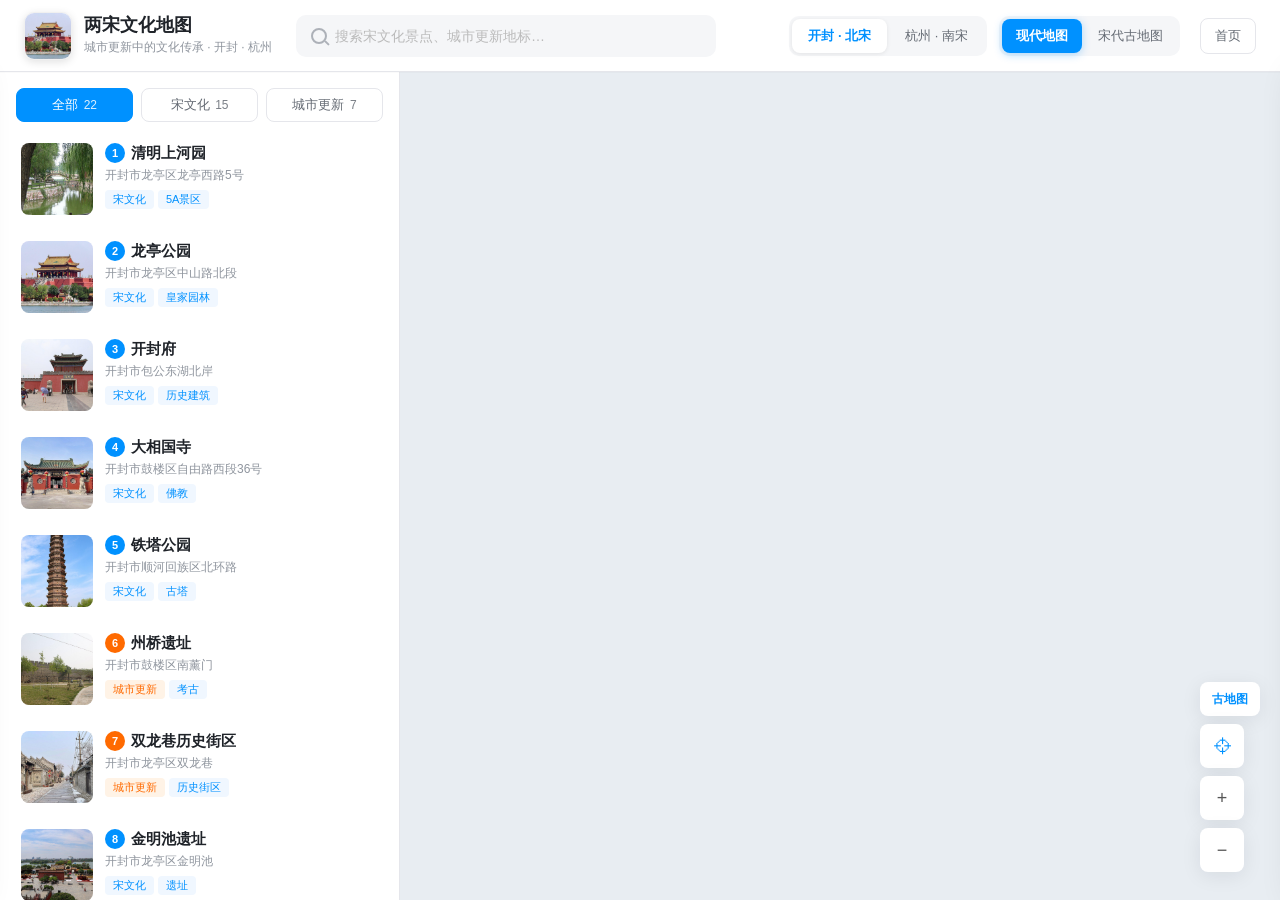
==== map.html @ 9c9c49cc "Split landing and map pages, expand POIs, and compress images. EOF  Co-authored-by: Cursor <cursorag" ====
<!DOCTYPE html>
<html lang="zh-CN">
<head>
  <meta charset="UTF-8">
  <meta name="viewport" content="width=device-width, initial-scale=1.0">
  <title>地图探索 · 两宋文化地图</title>
  <link rel="stylesheet" href="https://unpkg.com/leaflet@1.9.4/dist/leaflet.css" crossorigin="">
  <link rel="stylesheet" href="css/style.css">
</head>
<body class="page-map">
  <div id="app">
    <header class="site-header">
      <a class="brand brand-link" href="index.html" title="返回首页">
        <img class="brand-logo" src="image/brand-logo.jpg" alt="两宋文化">
        <div class="brand-text">
          <h1>两宋文化地图</h1>
          <p>城市更新中的文化传承 · 开封 · 杭州</p>
        </div>
      </a>

      <div class="header-search">
        <div id="search-box" class="search-box">
          <span class="search-icon" aria-hidden="true"></span>
          <input id="search-input" type="text" placeholder="搜索宋文化景点、城市更新地标…" autocomplete="off">
          <button id="search-clear" class="search-clear" type="button" title="清除" hidden>×</button>
        </div>
        <div id="search-dropdown" class="search-dropdown" hidden></div>
      </div>

      <div class="header-actions">
        <div class="city-tabs">
          <button class="city-tab active" data-city="kaifeng">开封 · 北宋</button>
          <button class="city-tab" data-city="hangzhou">杭州 · 南宋</button>
        </div>
        <div id="map-mode-bar" class="map-mode-bar">
          <button class="mode-tab active" data-mode="modern">
            <span>现代地图</span>
          </button>
          <button class="mode-tab" data-mode="ancient">
            <span>宋代古地图</span>
          </button>
        </div>
        <a class="header-home" href="index.html">首页</a>
      </div>
    </header>

    <div class="workspace">
      <aside class="sidebar">
        <div class="sidebar-filters">
          <button class="chip active" data-filter="all">全部 <span class="count" id="count-all">14</span></button>
          <button class="chip" data-filter="song">宋文化 <span class="count" id="count-song">10</span></button>
          <button class="chip" data-filter="renewal">城市更新 <span class="count" id="count-renewal">4</span></button>
        </div>

        <div id="poi-list" class="poi-list"></div>

        <div id="bottom-sheet" class="preview-card">
          <button id="sheet-close" class="sheet-close" title="关闭">×</button>
          <div class="sheet-content">
            <div class="sheet-header">
              <img id="sheet-thumb" class="sheet-thumb" src="" alt="">
              <div class="sheet-info">
                <div class="sheet-name">
                  <span id="sheet-name"></span>
                  <span id="sheet-rating" class="sheet-rating"></span>
                </div>
                <div id="sheet-tags" class="sheet-tags"></div>
                <div id="sheet-address" class="sheet-address"></div>
              </div>
            </div>
            <p id="sheet-intro" class="sheet-intro"></p>
            <div class="sheet-actions">
              <button id="btn-guide" class="btn btn-primary">游览攻略</button>
              <button id="btn-nav" class="btn btn-outline">定位到此</button>
            </div>
          </div>
        </div>
      </aside>

      <main class="map-stage">
        <div id="map-container"></div>
        <div id="ancient-map-container" class="ancient-map-container" aria-hidden="true"></div>

        <div class="map-controls">
          <button id="btn-map-mode" class="ctrl-btn map-mode-btn" title="切换地图">
            <span id="mode-label" class="mode-label">古地图</span>
          </button>
          <button id="btn-locate" class="ctrl-btn locate" title="回到城市中心">⌖</button>
          <button id="btn-zoom-in" class="ctrl-btn" title="放大">+</button>
          <button id="btn-zoom-out" class="ctrl-btn" title="缩小">−</button>
        </div>
      </main>
    </div>

    <div id="detail-panel" class="detail-panel">
      <div class="detail-hero">
        <button id="detail-back" class="detail-back" title="关闭">←</button>
        <img id="detail-hero-img" src="" alt="">
        <div class="detail-hero-overlay"></div>
        <div id="detail-hero-title" class="detail-hero-title"></div>
      </div>
      <div class="detail-body">
        <div id="detail-meta" class="detail-meta"></div>
        <div class="detail-section">
          <h3>景点介绍</h3>
          <p id="detail-intro"></p>
        </div>
        <div class="detail-section">
          <h3>游览攻略</h3>
          <p id="detail-guide"></p>
        </div>
        <div id="detail-renewal-section" class="detail-section">
          <div class="renewal-box">
            <h4>城市更新</h4>
            <p id="detail-renewal"></p>
          </div>
        </div>
      </div>
    </div>

    <div id="search-panel" class="search-panel">
      <div class="search-panel-header">
        <input id="search-panel-input" type="text" placeholder="搜索景点名称、标签…">
        <button id="search-cancel">关闭</button>
      </div>
      <div id="search-results" class="search-results"></div>
    </div>
  </div>

  <script src="https://unpkg.com/leaflet@1.9.4/dist/leaflet.js" crossorigin=""></script>
  <script src="js/config.js"></script>
  <script src="js/data.js"></script>
  <script src="js/ancient-maps.js"></script>
  <script src="js/app.js"></script>
</body>
</html>
---- css/style.css ----
/* 两宋文化地图 · 桌面网站布局 */
*, *::before, *::after { box-sizing: border-box; margin: 0; padding: 0; }

:root {
  --amap-blue: #0091ff;
  --amap-blue-dark: #0078d4;
  --amap-orange: #ff6a00;
  --amap-bg: #eef1f5;
  --amap-text: #1f2329;
  --amap-text-sub: #646a73;
  --amap-text-light: #8f959e;
  --amap-border: #e5e6eb;
  --amap-shadow: 0 4px 20px rgba(15, 23, 42, .08);
  --header-h: 72px;
  --sidebar-w: 400px;
  --detail-w: 440px;
}

html, body {
  width: 100%;
  height: 100%;
  font-family: "Microsoft YaHei", "PingFang SC", "Segoe UI", sans-serif;
  font-size: 14px;
  color: var(--amap-text);
  background: var(--amap-bg);
  overflow: hidden;
  -webkit-font-smoothing: antialiased;
}

#app {
  width: 100%;
  height: 100%;
  display: flex;
  flex-direction: column;
  position: relative;
}

/* ===== 顶部导航 ===== */
.site-header {
  height: var(--header-h);
  flex-shrink: 0;
  display: flex;
  align-items: center;
  gap: 24px;
  padding: 0 24px;
  background: #fff;
  border-bottom: 1px solid var(--amap-border);
  box-shadow: 0 1px 0 rgba(0,0,0,.02);
  z-index: 200;
}

.brand {
  display: flex;
  align-items: center;
  gap: 12px;
  flex-shrink: 0;
}
.brand-link {
  text-decoration: none;
  color: inherit;
}
.header-home {
  flex-shrink: 0;
  margin-left: 8px;
  padding: 8px 14px;
  border: 1px solid var(--amap-border);
  border-radius: 8px;
  font-size: 13px;
  color: var(--amap-text-sub);
  text-decoration: none;
  transition: background .2s, color .2s, border-color .2s;
}
.header-home:hover {
  background: #f5f6f8;
  color: var(--amap-text);
  border-color: #d0d3d9;
}
.brand-logo {
  width: 48px;
  height: 48px;
  border-radius: 10px;
  object-fit: cover;
  flex-shrink: 0;
  box-shadow: 0 2px 8px rgba(0,0,0,.12);
  border: 1px solid rgba(0,0,0,.06);
}
.brand-mark {
  display: none;
}
.brand-text h1 {
  font-size: 18px;
  font-weight: 700;
  line-height: 1.2;
  color: var(--amap-text);
}
.brand-text p {
  font-size: 12px;
  color: var(--amap-text-light);
  margin-top: 2px;
}

.header-search {
  flex: 1;
  max-width: 420px;
  position: relative;
  z-index: 220;
}
.search-box {
  display: flex;
  align-items: center;
  background: #f5f6f8;
  border: 1px solid transparent;
  border-radius: 10px;
  height: 42px;
  padding: 0 10px 0 14px;
  gap: 8px;
  transition: border-color .2s, background .2s, box-shadow .2s;
}
.search-box:hover,
.search-box:focus-within {
  background: #fff;
  border-color: #c9e4ff;
  box-shadow: 0 2px 10px rgba(0, 145, 255, 0.12);
}
.search-box .search-icon {
  width: 16px;
  height: 16px;
  flex-shrink: 0;
  border: 2px solid var(--amap-text-light);
  border-radius: 50%;
  position: relative;
  opacity: .7;
}
.search-box .search-icon::after {
  content: '';
  position: absolute;
  width: 6px;
  height: 2px;
  background: var(--amap-text-light);
  right: -5px;
  bottom: -2px;
  transform: rotate(45deg);
  border-radius: 1px;
}
.search-box input {
  flex: 1;
  border: none;
  outline: none;
  font-size: 14px;
  background: transparent;
  color: var(--amap-text);
  min-width: 0;
}
.search-box input::placeholder { color: #bbb; }
.search-clear {
  width: 22px;
  height: 22px;
  border: none;
  border-radius: 50%;
  background: #e8e8e8;
  color: #666;
  font-size: 14px;
  line-height: 1;
  cursor: pointer;
  flex-shrink: 0;
  display: flex;
  align-items: center;
  justify-content: center;
}
.search-clear:hover { background: #ddd; }
.search-clear[hidden] { display: none; }

.search-dropdown {
  position: absolute;
  top: calc(100% + 6px);
  left: 0;
  right: 0;
  max-height: 420px;
  overflow-y: auto;
  background: #fff;
  border: 1px solid var(--amap-border);
  border-radius: 12px;
  box-shadow: 0 12px 32px rgba(15, 23, 42, 0.14);
  padding: 6px 0;
}
.search-dropdown[hidden] { display: none; }
.search-dropdown .search-item {
  display: flex;
  align-items: center;
  gap: 12px;
  padding: 10px 14px;
  cursor: pointer;
  transition: background .15s;
}
.search-dropdown .search-item:hover {
  background: #f0f7ff;
}
.search-dropdown .search-item-num {
  display: inline-flex;
  align-items: center;
  justify-content: center;
  min-width: 18px;
  height: 18px;
  margin-right: 6px;
  border-radius: 50%;
  background: var(--amap-blue);
  color: #fff;
  font-size: 11px;
  font-weight: 700;
}
.search-dropdown .search-empty {
  padding: 24px 16px;
  text-align: center;
  color: var(--amap-text-light);
  font-size: 13px;
}

.ancient-pin.focused .poi-photo-pin {
  transform: translateY(-4px) scale(1.12);
}
.ancient-pin.focused .poi-photo-head {
  box-shadow:
    0 0 0 3px #fff,
    0 0 0 5px var(--pin-color, #0091ff),
    0 6px 16px rgba(0, 0, 0, 0.35);
}

.header-actions {
  display: flex;
  align-items: center;
  gap: 12px;
  margin-left: auto;
  flex-shrink: 0;
}

.city-tabs {
  display: flex;
  background: #f5f6f8;
  border-radius: 10px;
  padding: 3px;
  gap: 2px;
}
.city-tab {
  padding: 8px 16px;
  border: none;
  background: transparent;
  font-size: 13px;
  font-weight: 500;
  color: var(--amap-text-sub);
  cursor: pointer;
  border-radius: 8px;
  transition: all .2s;
}
.city-tab.active {
  background: #fff;
  color: var(--amap-blue);
  font-weight: 600;
  box-shadow: 0 1px 4px rgba(0,0,0,.08);
}
body.ancient-theme .city-tab.active {
  color: #8b4513;
}

.map-mode-bar {
  display: flex;
  background: #f5f6f8;
  border-radius: 10px;
  padding: 3px;
  gap: 2px;
}
.mode-tab {
  display: flex;
  align-items: center;
  gap: 6px;
  padding: 8px 14px;
  border: none;
  background: transparent;
  border-radius: 8px;
  font-size: 13px;
  font-weight: 500;
  color: var(--amap-text-sub);
  cursor: pointer;
  white-space: nowrap;
  transition: all .2s;
}
.mode-tab-icon { font-size: 14px; }
.mode-tab.active {
  background: var(--amap-blue);
  color: #fff;
  font-weight: 600;
  box-shadow: 0 2px 8px rgba(0, 145, 255, 0.3);
}
body.ancient-theme .mode-tab.active {
  background: #8b4513;
  box-shadow: 0 2px 8px rgba(139, 69, 19, 0.3);
}

/* ===== 工作区 ===== */
.workspace {
  flex: 1;
  min-height: 0;
  display: flex;
  position: relative;
}

/* ===== 左侧边栏 ===== */
.sidebar {
  width: var(--sidebar-w);
  flex-shrink: 0;
  background: #fff;
  border-right: 1px solid var(--amap-border);
  display: flex;
  flex-direction: column;
  z-index: 50;
  position: relative;
}

.sidebar-filters {
  display: flex;
  gap: 8px;
  padding: 16px 16px 8px;
  flex-shrink: 0;
}
.chip {
  flex: 1;
  padding: 7px 10px;
  border-radius: 8px;
  border: 1px solid var(--amap-border);
  background: #fff;
  font-size: 13px;
  color: var(--amap-text-sub);
  cursor: pointer;
  white-space: nowrap;
  transition: all .2s;
}
.chip:hover { border-color: #b8d9ff; color: var(--amap-blue); }
.chip.active {
  background: var(--amap-blue);
  color: #fff;
  border-color: var(--amap-blue);
}
body.ancient-theme .chip.active {
  background: #8b4513;
  border-color: #8b4513;
}
.chip .count { margin-left: 2px; opacity: .85; font-size: 12px; }

.poi-list {
  flex: 1;
  overflow-y: auto;
  padding: 0 8px 16px;
}
.poi-item {
  display: flex;
  gap: 12px;
  padding: 12px;
  border-radius: 10px;
  cursor: pointer;
  transition: background .15s;
  border: 1px solid transparent;
}
.poi-item:hover { background: #f7f8fa; }
.poi-item.active {
  background: #f0f7ff;
  border-color: #c9e4ff;
}
body.ancient-theme .poi-item.active {
  background: #fff8f0;
  border-color: #ffe0c0;
}
.poi-item-thumb {
  width: 72px;
  height: 72px;
  border-radius: 8px;
  object-fit: cover;
  flex-shrink: 0;
  background: #eee;
}
.poi-item-body { flex: 1; min-width: 0; }
.poi-item-title {
  font-size: 15px;
  font-weight: 600;
  margin-bottom: 4px;
  display: flex;
  align-items: center;
  gap: 6px;
}
.poi-item-title .idx {
  width: 20px;
  height: 20px;
  border-radius: 50%;
  background: var(--amap-blue);
  color: #fff;
  font-size: 11px;
  display: inline-flex;
  align-items: center;
  justify-content: center;
  flex-shrink: 0;
}
.poi-item-title .idx.renewal { background: var(--amap-orange); }
.poi-item-addr {
  font-size: 12px;
  color: var(--amap-text-light);
  margin-bottom: 6px;
  white-space: nowrap;
  overflow: hidden;
  text-overflow: ellipsis;
}
.poi-item-tags { display: flex; flex-wrap: wrap; gap: 4px; }

.preview-card {
  display: none;
  position: absolute;
  left: 12px;
  right: 12px;
  bottom: 12px;
  background: #fff;
  border-radius: 12px;
  box-shadow: 0 8px 32px rgba(0,0,0,.16);
  border: 1px solid var(--amap-border);
  z-index: 60;
  max-height: 42%;
  overflow: hidden;
}
.preview-card.open { display: block; }
.sheet-content { padding: 16px; overflow-y: auto; max-height: 100%; }
.sheet-header { display: flex; gap: 12px; margin-bottom: 12px; }
.sheet-thumb {
  width: 96px;
  height: 96px;
  border-radius: 8px;
  object-fit: cover;
  flex-shrink: 0;
  background: #eee;
}
.sheet-info { flex: 1; min-width: 0; }
.sheet-name {
  font-size: 18px;
  font-weight: 700;
  margin-bottom: 6px;
  display: flex;
  align-items: center;
  gap: 8px;
  flex-wrap: wrap;
}
.sheet-rating {
  display: inline-flex;
  align-items: center;
  gap: 2px;
  background: #fff7e6;
  color: var(--amap-orange);
  font-size: 12px;
  font-weight: 600;
  padding: 2px 8px;
  border-radius: 4px;
}
.sheet-tags { display: flex; flex-wrap: wrap; gap: 4px; margin: 6px 0; }
.tag {
  font-size: 11px;
  padding: 2px 8px;
  border-radius: 4px;
  background: #f0f7ff;
  color: var(--amap-blue);
}
.tag.renewal { background: #fff3e6; color: var(--amap-orange); }
.sheet-address {
  font-size: 12px;
  color: var(--amap-text-light);
  display: flex;
  align-items: flex-start;
  gap: 4px;
  line-height: 1.4;
}
.sheet-intro {
  font-size: 13px;
  color: var(--amap-text-sub);
  line-height: 1.7;
  margin-bottom: 14px;
  display: -webkit-box;
  -webkit-line-clamp: 4;
  -webkit-box-orient: vertical;
  overflow: hidden;
}
.sheet-actions { display: flex; gap: 10px; }
.btn {
  flex: 1;
  height: 40px;
  border-radius: 8px;
  border: none;
  font-size: 14px;
  font-weight: 600;
  cursor: pointer;
  display: flex;
  align-items: center;
  justify-content: center;
  gap: 4px;
  transition: opacity .15s;
}
.btn:hover { opacity: .9; }
.btn-primary { background: var(--amap-blue); color: #fff; }
body.ancient-theme .btn-primary { background: #8b4513; }
.btn-outline { background: #f5f6f8; color: var(--amap-text); }
.sheet-close {
  position: absolute;
  top: 10px;
  right: 10px;
  width: 28px;
  height: 28px;
  border: none;
  background: rgba(0,0,0,.05);
  border-radius: 50%;
  font-size: 16px;
  cursor: pointer;
  color: #666;
  display: flex;
  align-items: center;
  justify-content: center;
  z-index: 10;
}
.sheet-close:hover { background: rgba(0,0,0,.1); }

/* ===== 地图主区 ===== */
.map-stage {
  flex: 1;
  min-width: 0;
  position: relative;
  background: #dce8f0;
}

#map-container {
  width: 100%;
  height: 100%;
  position: absolute;
  inset: 0;
  z-index: 1;
  background: #e8edf2;
}
#map-container .leaflet-container {
  width: 100%;
  height: 100%;
  font-family: inherit;
  background: #e8edf2;
}
.leaflet-poi-marker {
  background: transparent !important;
  border: none !important;
}
.leaflet-control-attribution {
  font-size: 11px;
  background: rgba(255,255,255,.85) !important;
}

/* 统一样式 · 景点实拍图标记 */
.poi-photo-marker {
  display: flex;
  flex-direction: column;
  align-items: center;
  cursor: pointer;
  user-select: none;
}
.poi-photo-marker:hover .poi-photo-pin {
  transform: translateY(-2px) scale(1.06);
}
.poi-photo-pin {
  --pin-color: #0091ff;
  position: relative;
  width: 46px;
  height: 54px;
  transition: transform .15s ease;
}
.poi-photo-pin.is-renewal { --pin-color: #ff6a00; }
.poi-photo-pin.is-song { --pin-color: #0091ff; }

.poi-photo-head {
  width: 42px;
  height: 42px;
  margin: 0 auto;
  border-radius: 50%;
  overflow: hidden;
  background: #eee;
  border: 3px solid #fff;
  box-shadow:
    0 0 0 2px var(--pin-color),
    0 3px 10px rgba(0, 0, 0, 0.28);
}
.poi-photo-head img {
  width: 100%;
  height: 100%;
  object-fit: cover;
  display: block;
}
.poi-photo-pin::after {
  content: '';
  position: absolute;
  left: 50%;
  bottom: 2px;
  transform: translateX(-50%);
  width: 0;
  height: 0;
  border-left: 8px solid transparent;
  border-right: 8px solid transparent;
  border-top: 11px solid var(--pin-color);
  filter: drop-shadow(0 2px 2px rgba(0,0,0,.15));
}
.poi-photo-index {
  position: absolute;
  top: -2px;
  right: -2px;
  min-width: 18px;
  height: 18px;
  padding: 0 4px;
  border-radius: 9px;
  background: var(--pin-color);
  color: #fff;
  font-size: 11px;
  font-weight: 700;
  line-height: 18px;
  text-align: center;
  border: 2px solid #fff;
  box-shadow: 0 1px 4px rgba(0,0,0,.2);
  z-index: 2;
}
.poi-photo-label {
  margin-top: 4px;
  max-width: 104px;
  padding: 3px 8px;
  border-radius: 4px;
  background: rgba(255, 255, 255, 0.96);
  border: 1px solid rgba(0, 0, 0, 0.08);
  font-size: 11px;
  font-weight: 600;
  color: #333;
  text-align: center;
  white-space: nowrap;
  overflow: hidden;
  text-overflow: ellipsis;
  box-shadow: 0 1px 4px rgba(0, 0, 0, 0.12);
}
.ancient-pin .poi-photo-marker { pointer-events: auto; }
.ancient-pin:hover { z-index: 30; }
#map-container.hidden-mode {
  visibility: hidden;
  pointer-events: none;
}

#map-fallback {
  display: none;
  position: absolute;
  inset: 0;
  z-index: 3;
  background: linear-gradient(135deg, #c8dce8, #e8f0e8);
  align-items: center;
  justify-content: center;
  flex-direction: column;
  gap: 12px;
  text-align: center;
  padding: 24px;
}
#map-fallback.show { display: flex; }
#map-fallback h3 { font-size: 18px; }
#map-fallback p { font-size: 13px; color: #666; max-width: 360px; line-height: 1.6; }
#map-fallback code {
  background: rgba(0,0,0,.06);
  padding: 2px 6px;
  border-radius: 4px;
}

.map-controls {
  position: absolute;
  right: 20px;
  bottom: 28px;
  z-index: 100;
  display: flex;
  flex-direction: column;
  gap: 8px;
}
.ctrl-btn {
  width: 44px;
  height: 44px;
  background: #fff;
  border: none;
  border-radius: 8px;
  box-shadow: var(--amap-shadow);
  display: flex;
  align-items: center;
  justify-content: center;
  font-size: 18px;
  cursor: pointer;
  color: #555;
  transition: background .15s;
}
.ctrl-btn:hover { background: #f5f6f8; }
.ctrl-btn.locate { color: var(--amap-blue); }
.map-mode-btn {
  width: auto !important;
  min-width: 52px;
  height: auto !important;
  padding: 10px 12px;
}
.map-mode-btn .mode-label {
  font-size: 12px;
  font-weight: 600;
  color: var(--amap-blue);
  line-height: 1.2;
}

/* ===== 详情抽屉（右侧） ===== */
.detail-panel {
  position: absolute;
  top: var(--header-h);
  right: 0;
  bottom: 0;
  width: var(--detail-w);
  z-index: 250;
  background: #fff;
  box-shadow: -8px 0 32px rgba(0,0,0,.12);
  transform: translateX(105%);
  transition: transform .35s cubic-bezier(.4,0,.2,1);
  display: flex;
  flex-direction: column;
  overflow: hidden;
}
.detail-panel.open { transform: translateX(0); }
.detail-hero {
  position: relative;
  height: 240px;
  flex-shrink: 0;
}
.detail-hero img {
  width: 100%;
  height: 100%;
  object-fit: cover;
}
.detail-hero-overlay {
  position: absolute;
  inset: 0;
  background: linear-gradient(transparent 35%, rgba(0,0,0,.55));
}
.detail-back {
  position: absolute;
  top: 16px;
  left: 16px;
  width: 36px;
  height: 36px;
  background: rgba(255,255,255,.95);
  border: none;
  border-radius: 50%;
  font-size: 18px;
  cursor: pointer;
  display: flex;
  align-items: center;
  justify-content: center;
  box-shadow: 0 2px 8px rgba(0,0,0,.15);
  z-index: 5;
}
.detail-back:hover { background: #fff; }
.detail-hero-title {
  position: absolute;
  bottom: 18px;
  left: 20px;
  right: 20px;
  color: #fff;
  font-size: 24px;
  font-weight: 700;
  text-shadow: 0 1px 4px rgba(0,0,0,.4);
}
.detail-body {
  flex: 1;
  overflow-y: auto;
  padding: 20px;
}
.detail-meta {
  display: flex;
  align-items: center;
  gap: 10px;
  margin-bottom: 18px;
  flex-wrap: wrap;
}
.detail-section { margin-bottom: 22px; }
.detail-section h3 {
  font-size: 16px;
  font-weight: 700;
  margin-bottom: 10px;
  display: flex;
  align-items: center;
  gap: 8px;
}
.detail-section h3::before {
  content: '';
  width: 3px;
  height: 16px;
  background: var(--amap-blue);
  border-radius: 2px;
}
body.ancient-theme .detail-section h3::before { background: #8b4513; }
.detail-section p {
  font-size: 14px;
  color: var(--amap-text-sub);
  line-height: 1.8;
}
.renewal-box {
  background: linear-gradient(135deg, #fff8f0, #fff3e6);
  border: 1px solid #ffe0c0;
  border-radius: 10px;
  padding: 16px;
}
.renewal-box h4 {
  font-size: 14px;
  color: var(--amap-orange);
  margin-bottom: 8px;
}
.renewal-box p {
  font-size: 13px;
  color: #886644;
  line-height: 1.7;
}

/* ===== 搜索面板 ===== */
.search-panel {
  position: absolute;
  top: var(--header-h);
  left: 0;
  width: var(--sidebar-w);
  bottom: 0;
  z-index: 300;
  background: #fff;
  border-right: 1px solid var(--amap-border);
  transform: translateX(-105%);
  transition: transform .3s ease;
  display: flex;
  flex-direction: column;
  box-shadow: 8px 0 24px rgba(0,0,0,.08);
}
.search-panel.open { transform: translateX(0); }
.search-panel-header {
  display: flex;
  align-items: center;
  gap: 10px;
  padding: 16px;
  border-bottom: 1px solid var(--amap-border);
  flex-shrink: 0;
}
.search-panel-header input {
  flex: 1;
  height: 40px;
  border: 1px solid var(--amap-border);
  background: #f5f6f8;
  border-radius: 8px;
  padding: 0 12px;
  font-size: 14px;
  outline: none;
}
.search-panel-header input:focus {
  border-color: var(--amap-blue);
  background: #fff;
}
.search-panel-header button {
  border: none;
  background: none;
  font-size: 14px;
  color: var(--amap-blue);
  cursor: pointer;
  padding: 8px;
  white-space: nowrap;
}
.search-results { flex: 1; overflow-y: auto; padding: 8px 0; }
.search-item {
  display: flex;
  align-items: center;
  gap: 12px;
  padding: 12px 16px;
  cursor: pointer;
  transition: background .15s;
}
.search-item:hover { background: #f5f6f8; }
.search-item-thumb {
  width: 48px;
  height: 48px;
  border-radius: 8px;
  object-fit: cover;
  flex-shrink: 0;
  background: #eee;
}
.search-item-icon { display: none; }
.search-item-name { font-size: 15px; font-weight: 500; }
.search-item-addr { font-size: 12px; color: var(--amap-text-light); margin-top: 2px; }
.search-empty {
  text-align: center;
  padding: 60px 20px;
  color: var(--amap-text-light);
}

/* ===== Fallback 现代地图 ===== */
.fallback-map { background: #e8ede8; overflow: hidden; }
.fallback-map-bg {
  position: absolute;
  inset: 0;
  background: linear-gradient(180deg, #dce8f0 0%, #e8f0e4 40%, #e4ebe0 100%);
}
.fallback-map-grid {
  position: absolute;
  inset: 0;
  background-image:
    linear-gradient(rgba(0,0,0,.03) 1px, transparent 1px),
    linear-gradient(90deg, rgba(0,0,0,.03) 1px, transparent 1px);
  background-size: 48px 48px;
}
.fallback-map-roads {
  position: absolute;
  inset: 0;
  background:
    linear-gradient(75deg, transparent 48%, rgba(255,255,255,.7) 49%, rgba(255,255,255,.7) 51%, transparent 52%),
    linear-gradient(-15deg, transparent 58%, rgba(255,255,255,.5) 59%, rgba(255,255,255,.5) 61%, transparent 62%),
    linear-gradient(0deg, transparent 35%, rgba(255,255,255,.6) 36%, rgba(255,255,255,.6) 38%, transparent 39%);
}
.fallback-water {
  position: absolute;
  bottom: 18%;
  left: 8%;
  right: 35%;
  height: 28%;
  background: rgba(120,180,220,.25);
  border-radius: 50% 60% 40% 70%;
}
.fallback-label {
  position: absolute;
  bottom: 32px;
  left: 50%;
  transform: translateX(-50%);
  background: rgba(255,255,255,.9);
  padding: 8px 18px;
  border-radius: 20px;
  font-size: 13px;
  color: #666;
  box-shadow: 0 2px 8px rgba(0,0,0,.1);
}
.fallback-pin {
  position: absolute;
  transform: translate(-50%, -100%);
  z-index: 10;
  cursor: pointer;
  display: flex;
  flex-direction: column;
  align-items: center;
}
.fallback-pin:hover { z-index: 20; }
.fallback-pin-dot {
  width: 30px;
  height: 30px;
  border: 3px solid #fff;
  border-radius: 50% 50% 50% 0;
  transform: rotate(-45deg);
  box-shadow: 0 2px 8px rgba(0,0,0,.25);
  display: flex;
  align-items: center;
  justify-content: center;
}
.fallback-pin-num {
  transform: rotate(45deg);
  color: #fff;
  font-size: 12px;
  font-weight: 700;
}
.fallback-pin-name {
  margin-top: 4px;
  background: rgba(255,255,255,.95);
  padding: 3px 8px;
  border-radius: 4px;
  font-size: 12px;
  font-weight: 600;
  white-space: nowrap;
  box-shadow: 0 1px 4px rgba(0,0,0,.12);
}

/* ===== 古地图 ===== */
.ancient-map-container {
  display: none;
  position: absolute;
  inset: 0;
  z-index: 2;
  background: #c4a574;
  overflow: hidden;
}
.ancient-map-container.active { display: block; }
.ancient-viewport {
  width: 100%;
  height: 100%;
  overflow: hidden;
  cursor: grab;
  touch-action: none;
  display: flex;
  align-items: center;
  justify-content: center;
}
.ancient-viewport:active { cursor: grabbing; }
.ancient-inner {
  position: relative;
  width: min(920px, 86%);
  height: auto;
  transform-origin: center center;
  will-change: transform;
}
.ancient-img-wrap {
  position: relative;
  width: 100%;
  line-height: 0;
  border-radius: 2px;
  overflow: visible;
  box-shadow: 0 8px 40px rgba(60, 40, 20, 0.35);
  border: 4px solid #e8d9b8;
  background: #d4c4a0;
}
.ancient-pins-layer {
  position: absolute;
  left: 0;
  top: 0;
  width: 100%;
  height: 100%;
  pointer-events: none;
  z-index: 10;
}
.ancient-map-img {
  width: 100%;
  height: auto;
  display: block;
  max-height: none;
  object-fit: contain;
  background: #d4c4a0;
  user-select: none;
  -webkit-user-drag: none;
}
.ancient-map-caption {
  position: absolute;
  left: 0;
  right: 0;
  bottom: 0;
  padding: 14px 18px;
  background: linear-gradient(transparent, rgba(40, 24, 10, 0.72));
  color: #f4e8d0;
  display: flex;
  flex-direction: column;
  gap: 2px;
  font-family: KaiTi, STKaiti, "Songti SC", serif;
  line-height: 1.4;
}
.ancient-map-caption strong {
  font-size: 18px;
  font-weight: 700;
}
.ancient-map-caption span {
  font-size: 12px;
  opacity: .85;
}
.ancient-svg-wrap { display: none; }
.ancient-pins-layer .ancient-pin { pointer-events: auto; }
.ancient-pin {
  position: absolute;
  /* 针尖对准坐标点（底图文字位置） */
  transform: translate(-50%, -100%);
  z-index: 20;
  cursor: pointer;
  display: flex;
  flex-direction: column;
  align-items: center;
}
.ancient-pin:hover { z-index: 40; }
.ancient-pin .poi-photo-pin {
  /* 古地图上略缩小，少挡标注 */
  transform: scale(0.92);
  transform-origin: bottom center;
}
.ancient-pin .poi-photo-label {
  background: rgba(255, 252, 245, 0.98);
  border-color: #c4a574;
  font-size: 10px;
  max-width: 88px;
  padding: 2px 6px;
}
.ancient-pin-marker {
  width: 28px;
  height: 28px;
  background: #8b0000;
  border: 2px solid #f4e8d0;
  border-radius: 50%;
  box-shadow: 0 2px 6px rgba(0,0,0,.35);
  display: flex;
  align-items: center;
  justify-content: center;
  color: #f4e8d0;
  font-size: 12px;
  font-weight: 700;
  font-family: KaiTi, STKaiti, serif;
}
.ancient-pin-marker.renewal {
  background: #b45309;
  border-color: #fde8c8;
}
.ancient-pin-name {
  margin-top: 3px;
  background: rgba(244, 232, 208, 0.95);
  border: 1px solid #a08060;
  padding: 2px 8px;
  border-radius: 3px;
  font-size: 11px;
  font-weight: 600;
  font-family: KaiTi, STKaiti, serif;
  color: #3d2817;
  white-space: nowrap;
  box-shadow: 0 1px 4px rgba(60,40,20,.2);
}
.ancient-era-badge {
  position: absolute;
  top: 20px;
  left: 20px;
  z-index: 15;
  background: rgba(244, 232, 208, 0.94);
  border: 1px solid #a08060;
  border-radius: 8px;
  padding: 10px 14px;
  font-size: 13px;
  font-family: KaiTi, STKaiti, serif;
  color: #3d2817;
  box-shadow: 0 2px 8px rgba(60,40,20,.15);
  display: flex;
  flex-direction: column;
  gap: 4px;
}
.ancient-era-badge .era {
  font-size: 12px;
  color: #8b6914;
}

@media (max-width: 1100px) {
  :root {
    --sidebar-w: 340px;
    --detail-w: 380px;
  }
  .brand-text p { display: none; }
  .mode-tab span:not(.mode-tab-icon) { display: none; }
  .mode-tab { padding: 8px 12px; }
}

@media (max-width: 800px) {
  .site-header {
    flex-wrap: wrap;
    height: auto;
    padding: 12px 16px;
    gap: 10px;
  }
  .header-search { order: 3; max-width: none; width: 100%; }
  .header-actions { width: 100%; justify-content: space-between; }
  .workspace { flex-direction: column; }
  .sidebar {
    width: 100%;
    height: 40%;
    border-right: none;
    border-bottom: 1px solid var(--amap-border);
  }
  .map-stage { height: 60%; }
  .detail-panel,
  .search-panel {
    top: 0;
    width: 100%;
  }
}
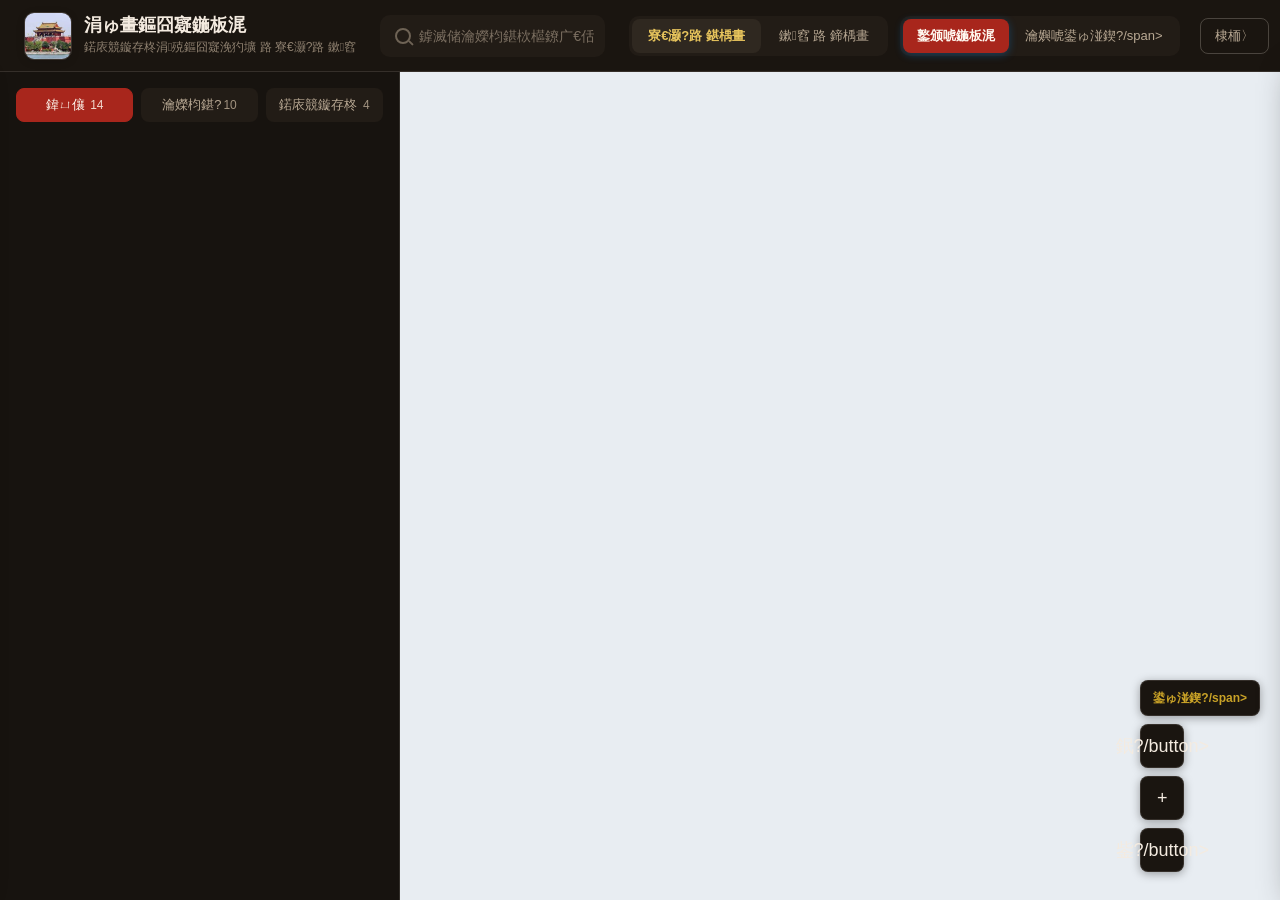
==== commit aac306e9: "Darken map UI, vendor Leaflet, and use local thumbs to fix load issues. EOF  Co-authored-by: Cursor " ====
--- a/map.html
+++ b/map.html
@@ -1,61 +1,61 @@
-<!DOCTYPE html>
+﻿<!DOCTYPE html>
 <html lang="zh-CN">
 <head>
   <meta charset="UTF-8">
   <meta name="viewport" content="width=device-width, initial-scale=1.0">
-  <title>地图探索 · 两宋文化地图</title>
-  <link rel="stylesheet" href="https://unpkg.com/leaflet@1.9.4/dist/leaflet.css" crossorigin="">
+  <title>鍦板浘鎺㈢储 路 涓ゅ畫鏂囧寲鍦板浘</title>
+  <link rel="stylesheet" href="vendor/leaflet/leaflet.css">
   <link rel="stylesheet" href="css/style.css">
 </head>
 <body class="page-map">
   <div id="app">
     <header class="site-header">
-      <a class="brand brand-link" href="index.html" title="返回首页">
-        <img class="brand-logo" src="image/brand-logo.jpg" alt="两宋文化">
+      <a class="brand brand-link" href="index.html" title="杩斿洖棣栭〉">
+        <img class="brand-logo" src="image/thumbs/brand-logo.jpg" alt="涓ゅ畫鏂囧寲">
         <div class="brand-text">
-          <h1>两宋文化地图</h1>
-          <p>城市更新中的文化传承 · 开封 · 杭州</p>
+          <h1>涓ゅ畫鏂囧寲鍦板浘</h1>
+          <p>鍩庡競鏇存柊涓殑鏂囧寲浼犳壙 路 寮€灏?路 鏉窞</p>
         </div>
       </a>
 
       <div class="header-search">
         <div id="search-box" class="search-box">
           <span class="search-icon" aria-hidden="true"></span>
-          <input id="search-input" type="text" placeholder="搜索宋文化景点、城市更新地标…" autocomplete="off">
-          <button id="search-clear" class="search-clear" type="button" title="清除" hidden>×</button>
+          <input id="search-input" type="text" placeholder="鎼滅储瀹嬫枃鍖栨櫙鐐广€佸煄甯傛洿鏂板湴鏍団€? autocomplete="off">
+          <button id="search-clear" class="search-clear" type="button" title="娓呴櫎" hidden>脳</button>
         </div>
         <div id="search-dropdown" class="search-dropdown" hidden></div>
       </div>
 
       <div class="header-actions">
         <div class="city-tabs">
-          <button class="city-tab active" data-city="kaifeng">开封 · 北宋</button>
-          <button class="city-tab" data-city="hangzhou">杭州 · 南宋</button>
+          <button class="city-tab active" data-city="kaifeng">寮€灏?路 鍖楀畫</button>
+          <button class="city-tab" data-city="hangzhou">鏉窞 路 鍗楀畫</button>
         </div>
         <div id="map-mode-bar" class="map-mode-bar">
           <button class="mode-tab active" data-mode="modern">
-            <span>现代地图</span>
+            <span>鐜颁唬鍦板浘</span>
           </button>
           <button class="mode-tab" data-mode="ancient">
-            <span>宋代古地图</span>
+            <span>瀹嬩唬鍙ゅ湴鍥?/span>
           </button>
         </div>
-        <a class="header-home" href="index.html">首页</a>
+        <a class="header-home" href="index.html">棣栭〉</a>
       </div>
     </header>
 
     <div class="workspace">
       <aside class="sidebar">
         <div class="sidebar-filters">
-          <button class="chip active" data-filter="all">全部 <span class="count" id="count-all">14</span></button>
-          <button class="chip" data-filter="song">宋文化 <span class="count" id="count-song">10</span></button>
-          <button class="chip" data-filter="renewal">城市更新 <span class="count" id="count-renewal">4</span></button>
+          <button class="chip active" data-filter="all">鍏ㄩ儴 <span class="count" id="count-all">14</span></button>
+          <button class="chip" data-filter="song">瀹嬫枃鍖?<span class="count" id="count-song">10</span></button>
+          <button class="chip" data-filter="renewal">鍩庡競鏇存柊 <span class="count" id="count-renewal">4</span></button>
         </div>
 
         <div id="poi-list" class="poi-list"></div>
 
         <div id="bottom-sheet" class="preview-card">
-          <button id="sheet-close" class="sheet-close" title="关闭">×</button>
+          <button id="sheet-close" class="sheet-close" title="鍏抽棴">脳</button>
           <div class="sheet-content">
             <div class="sheet-header">
               <img id="sheet-thumb" class="sheet-thumb" src="" alt="">
@@ -70,8 +70,8 @@
             </div>
             <p id="sheet-intro" class="sheet-intro"></p>
             <div class="sheet-actions">
-              <button id="btn-guide" class="btn btn-primary">游览攻略</button>
-              <button id="btn-nav" class="btn btn-outline">定位到此</button>
+              <button id="btn-guide" class="btn btn-primary">娓歌鏀荤暐</button>
+              <button id="btn-nav" class="btn btn-outline">瀹氫綅鍒版</button>
             </div>
           </div>
         </div>
@@ -82,19 +82,19 @@
         <div id="ancient-map-container" class="ancient-map-container" aria-hidden="true"></div>
 
         <div class="map-controls">
-          <button id="btn-map-mode" class="ctrl-btn map-mode-btn" title="切换地图">
-            <span id="mode-label" class="mode-label">古地图</span>
+          <button id="btn-map-mode" class="ctrl-btn map-mode-btn" title="鍒囨崲鍦板浘">
+            <span id="mode-label" class="mode-label">鍙ゅ湴鍥?/span>
           </button>
-          <button id="btn-locate" class="ctrl-btn locate" title="回到城市中心">⌖</button>
-          <button id="btn-zoom-in" class="ctrl-btn" title="放大">+</button>
-          <button id="btn-zoom-out" class="ctrl-btn" title="缩小">−</button>
+          <button id="btn-locate" class="ctrl-btn locate" title="鍥炲埌鍩庡競涓績">鈱?/button>
+          <button id="btn-zoom-in" class="ctrl-btn" title="鏀惧ぇ">+</button>
+          <button id="btn-zoom-out" class="ctrl-btn" title="缂╁皬">鈭?/button>
         </div>
       </main>
     </div>
 
     <div id="detail-panel" class="detail-panel">
       <div class="detail-hero">
-        <button id="detail-back" class="detail-back" title="关闭">←</button>
+        <button id="detail-back" class="detail-back" title="鍏抽棴">鈫?/button>
         <img id="detail-hero-img" src="" alt="">
         <div class="detail-hero-overlay"></div>
         <div id="detail-hero-title" class="detail-hero-title"></div>
@@ -102,16 +102,16 @@
       <div class="detail-body">
         <div id="detail-meta" class="detail-meta"></div>
         <div class="detail-section">
-          <h3>景点介绍</h3>
+          <h3>鏅偣浠嬬粛</h3>
           <p id="detail-intro"></p>
         </div>
         <div class="detail-section">
-          <h3>游览攻略</h3>
+          <h3>娓歌鏀荤暐</h3>
           <p id="detail-guide"></p>
         </div>
         <div id="detail-renewal-section" class="detail-section">
           <div class="renewal-box">
-            <h4>城市更新</h4>
+            <h4>鍩庡競鏇存柊</h4>
             <p id="detail-renewal"></p>
           </div>
         </div>
@@ -120,17 +120,18 @@
 
     <div id="search-panel" class="search-panel">
       <div class="search-panel-header">
-        <input id="search-panel-input" type="text" placeholder="搜索景点名称、标签…">
-        <button id="search-cancel">关闭</button>
+        <input id="search-panel-input" type="text" placeholder="鎼滅储鏅偣鍚嶇О銆佹爣绛锯€?>
+        <button id="search-cancel">鍏抽棴</button>
       </div>
       <div id="search-results" class="search-results"></div>
     </div>
   </div>
 
-  <script src="https://unpkg.com/leaflet@1.9.4/dist/leaflet.js" crossorigin=""></script>
+  <script src="vendor/leaflet/leaflet.js"></script>
   <script src="js/config.js"></script>
   <script src="js/data.js"></script>
   <script src="js/ancient-maps.js"></script>
   <script src="js/app.js"></script>
 </body>
 </html>
+
--- a/vendor/leaflet/leaflet.css
+++ b/vendor/leaflet/leaflet.css
@@ -0,0 +1,661 @@
+/* required styles */
+
+.leaflet-pane,
+.leaflet-tile,
+.leaflet-marker-icon,
+.leaflet-marker-shadow,
+.leaflet-tile-container,
+.leaflet-pane > svg,
+.leaflet-pane > canvas,
+.leaflet-zoom-box,
+.leaflet-image-layer,
+.leaflet-layer {
+	position: absolute;
+	left: 0;
+	top: 0;
+	}
+.leaflet-container {
+	overflow: hidden;
+	}
+.leaflet-tile,
+.leaflet-marker-icon,
+.leaflet-marker-shadow {
+	-webkit-user-select: none;
+	   -moz-user-select: none;
+	        user-select: none;
+	  -webkit-user-drag: none;
+	}
+/* Prevents IE11 from highlighting tiles in blue */
+.leaflet-tile::selection {
+	background: transparent;
+}
+/* Safari renders non-retina tile on retina better with this, but Chrome is worse */
+.leaflet-safari .leaflet-tile {
+	image-rendering: -webkit-optimize-contrast;
+	}
+/* hack that prevents hw layers "stretching" when loading new tiles */
+.leaflet-safari .leaflet-tile-container {
+	width: 1600px;
+	height: 1600px;
+	-webkit-transform-origin: 0 0;
+	}
+.leaflet-marker-icon,
+.leaflet-marker-shadow {
+	display: block;
+	}
+/* .leaflet-container svg: reset svg max-width decleration shipped in Joomla! (joomla.org) 3.x */
+/* .leaflet-container img: map is broken in FF if you have max-width: 100% on tiles */
+.leaflet-container .leaflet-overlay-pane svg {
+	max-width: none !important;
+	max-height: none !important;
+	}
+.leaflet-container .leaflet-marker-pane img,
+.leaflet-container .leaflet-shadow-pane img,
+.leaflet-container .leaflet-tile-pane img,
+.leaflet-container img.leaflet-image-layer,
+.leaflet-container .leaflet-tile {
+	max-width: none !important;
+	max-height: none !important;
+	width: auto;
+	padding: 0;
+	}
+
+.leaflet-container img.leaflet-tile {
+	/* See: https://bugs.chromium.org/p/chromium/issues/detail?id=600120 */
+	mix-blend-mode: plus-lighter;
+}
+
+.leaflet-container.leaflet-touch-zoom {
+	-ms-touch-action: pan-x pan-y;
+	touch-action: pan-x pan-y;
+	}
+.leaflet-container.leaflet-touch-drag {
+	-ms-touch-action: pinch-zoom;
+	/* Fallback for FF which doesn't support pinch-zoom */
+	touch-action: none;
+	touch-action: pinch-zoom;
+}
+.leaflet-container.leaflet-touch-drag.leaflet-touch-zoom {
+	-ms-touch-action: none;
+	touch-action: none;
+}
+.leaflet-container {
+	-webkit-tap-highlight-color: transparent;
+}
+.leaflet-container a {
+	-webkit-tap-highlight-color: rgba(51, 181, 229, 0.4);
+}
+.leaflet-tile {
+	filter: inherit;
+	visibility: hidden;
+	}
+.leaflet-tile-loaded {
+	visibility: inherit;
+	}
+.leaflet-zoom-box {
+	width: 0;
+	height: 0;
+	-moz-box-sizing: border-box;
+	     box-sizing: border-box;
+	z-index: 800;
+	}
+/* workaround for https://bugzilla.mozilla.org/show_bug.cgi?id=888319 */
+.leaflet-overlay-pane svg {
+	-moz-user-select: none;
+	}
+
+.leaflet-pane         { z-index: 400; }
+
+.leaflet-tile-pane    { z-index: 200; }
+.leaflet-overlay-pane { z-index: 400; }
+.leaflet-shadow-pane  { z-index: 500; }
+.leaflet-marker-pane  { z-index: 600; }
+.leaflet-tooltip-pane   { z-index: 650; }
+.leaflet-popup-pane   { z-index: 700; }
+
+.leaflet-map-pane canvas { z-index: 100; }
+.leaflet-map-pane svg    { z-index: 200; }
+
+.leaflet-vml-shape {
+	width: 1px;
+	height: 1px;
+	}
+.lvml {
+	behavior: url(#default#VML);
+	display: inline-block;
+	position: absolute;
+	}
+
+
+/* control positioning */
+
+.leaflet-control {
+	position: relative;
+	z-index: 800;
+	pointer-events: visiblePainted; /* IE 9-10 doesn't have auto */
+	pointer-events: auto;
+	}
+.leaflet-top,
+.leaflet-bottom {
+	position: absolute;
+	z-index: 1000;
+	pointer-events: none;
+	}
+.leaflet-top {
+	top: 0;
+	}
+.leaflet-right {
+	right: 0;
+	}
+.leaflet-bottom {
+	bottom: 0;
+	}
+.leaflet-left {
+	left: 0;
+	}
+.leaflet-control {
+	float: left;
+	clear: both;
+	}
+.leaflet-right .leaflet-control {
+	float: right;
+	}
+.leaflet-top .leaflet-control {
+	margin-top: 10px;
+	}
+.leaflet-bottom .leaflet-control {
+	margin-bottom: 10px;
+	}
+.leaflet-left .leaflet-control {
+	margin-left: 10px;
+	}
+.leaflet-right .leaflet-control {
+	margin-right: 10px;
+	}
+
+
+/* zoom and fade animations */
+
+.leaflet-fade-anim .leaflet-popup {
+	opacity: 0;
+	-webkit-transition: opacity 0.2s linear;
+	   -moz-transition: opacity 0.2s linear;
+	        transition: opacity 0.2s linear;
+	}
+.leaflet-fade-anim .leaflet-map-pane .leaflet-popup {
+	opacity: 1;
+	}
+.leaflet-zoom-animated {
+	-webkit-transform-origin: 0 0;
+	    -ms-transform-origin: 0 0;
+	        transform-origin: 0 0;
+	}
+svg.leaflet-zoom-animated {
+	will-change: transform;
+}
+
+.leaflet-zoom-anim .leaflet-zoom-animated {
+	-webkit-transition: -webkit-transform 0.25s cubic-bezier(0,0,0.25,1);
+	   -moz-transition:    -moz-transform 0.25s cubic-bezier(0,0,0.25,1);
+	        transition:         transform 0.25s cubic-bezier(0,0,0.25,1);
+	}
+.leaflet-zoom-anim .leaflet-tile,
+.leaflet-pan-anim .leaflet-tile {
+	-webkit-transition: none;
+	   -moz-transition: none;
+	        transition: none;
+	}
+
+.leaflet-zoom-anim .leaflet-zoom-hide {
+	visibility: hidden;
+	}
+
+
+/* cursors */
+
+.leaflet-interactive {
+	cursor: pointer;
+	}
+.leaflet-grab {
+	cursor: -webkit-grab;
+	cursor:    -moz-grab;
+	cursor:         grab;
+	}
+.leaflet-crosshair,
+.leaflet-crosshair .leaflet-interactive {
+	cursor: crosshair;
+	}
+.leaflet-popup-pane,
+.leaflet-control {
+	cursor: auto;
+	}
+.leaflet-dragging .leaflet-grab,
+.leaflet-dragging .leaflet-grab .leaflet-interactive,
+.leaflet-dragging .leaflet-marker-draggable {
+	cursor: move;
+	cursor: -webkit-grabbing;
+	cursor:    -moz-grabbing;
+	cursor:         grabbing;
+	}
+
+/* marker & overlays interactivity */
+.leaflet-marker-icon,
+.leaflet-marker-shadow,
+.leaflet-image-layer,
+.leaflet-pane > svg path,
+.leaflet-tile-container {
+	pointer-events: none;
+	}
+
+.leaflet-marker-icon.leaflet-interactive,
+.leaflet-image-layer.leaflet-interactive,
+.leaflet-pane > svg path.leaflet-interactive,
+svg.leaflet-image-layer.leaflet-interactive path {
+	pointer-events: visiblePainted; /* IE 9-10 doesn't have auto */
+	pointer-events: auto;
+	}
+
+/* visual tweaks */
+
+.leaflet-container {
+	background: #ddd;
+	outline-offset: 1px;
+	}
+.leaflet-container a {
+	color: #0078A8;
+	}
+.leaflet-zoom-box {
+	border: 2px dotted #38f;
+	background: rgba(255,255,255,0.5);
+	}
+
+
+/* general typography */
+.leaflet-container {
+	font-family: "Helvetica Neue", Arial, Helvetica, sans-serif;
+	font-size: 12px;
+	font-size: 0.75rem;
+	line-height: 1.5;
+	}
+
+
+/* general toolbar styles */
+
+.leaflet-bar {
+	box-shadow: 0 1px 5px rgba(0,0,0,0.65);
+	border-radius: 4px;
+	}
+.leaflet-bar a {
+	background-color: #fff;
+	border-bottom: 1px solid #ccc;
+	width: 26px;
+	height: 26px;
+	line-height: 26px;
+	display: block;
+	text-align: center;
+	text-decoration: none;
+	color: black;
+	}
+.leaflet-bar a,
+.leaflet-control-layers-toggle {
+	background-position: 50% 50%;
+	background-repeat: no-repeat;
+	display: block;
+	}
+.leaflet-bar a:hover,
+.leaflet-bar a:focus {
+	background-color: #f4f4f4;
+	}
+.leaflet-bar a:first-child {
+	border-top-left-radius: 4px;
+	border-top-right-radius: 4px;
+	}
+.leaflet-bar a:last-child {
+	border-bottom-left-radius: 4px;
+	border-bottom-right-radius: 4px;
+	border-bottom: none;
+	}
+.leaflet-bar a.leaflet-disabled {
+	cursor: default;
+	background-color: #f4f4f4;
+	color: #bbb;
+	}
+
+.leaflet-touch .leaflet-bar a {
+	width: 30px;
+	height: 30px;
+	line-height: 30px;
+	}
+.leaflet-touch .leaflet-bar a:first-child {
+	border-top-left-radius: 2px;
+	border-top-right-radius: 2px;
+	}
+.leaflet-touch .leaflet-bar a:last-child {
+	border-bottom-left-radius: 2px;
+	border-bottom-right-radius: 2px;
+	}
+
+/* zoom control */
+
+.leaflet-control-zoom-in,
+.leaflet-control-zoom-out {
+	font: bold 18px 'Lucida Console', Monaco, monospace;
+	text-indent: 1px;
+	}
+
+.leaflet-touch .leaflet-control-zoom-in, .leaflet-touch .leaflet-control-zoom-out  {
+	font-size: 22px;
+	}
+
+
+/* layers control */
+
+.leaflet-control-layers {
+	box-shadow: 0 1px 5px rgba(0,0,0,0.4);
+	background: #fff;
+	border-radius: 5px;
+	}
+.leaflet-control-layers-toggle {
+	background-image: url(images/layers.png);
+	width: 36px;
+	height: 36px;
+	}
+.leaflet-retina .leaflet-control-layers-toggle {
+	background-image: url(images/layers-2x.png);
+	background-size: 26px 26px;
+	}
+.leaflet-touch .leaflet-control-layers-toggle {
+	width: 44px;
+	height: 44px;
+	}
+.leaflet-control-layers .leaflet-control-layers-list,
+.leaflet-control-layers-expanded .leaflet-control-layers-toggle {
+	display: none;
+	}
+.leaflet-control-layers-expanded .leaflet-control-layers-list {
+	display: block;
+	position: relative;
+	}
+.leaflet-control-layers-expanded {
+	padding: 6px 10px 6px 6px;
+	color: #333;
+	background: #fff;
+	}
+.leaflet-control-layers-scrollbar {
+	overflow-y: scroll;
+	overflow-x: hidden;
+	padding-right: 5px;
+	}
+.leaflet-control-layers-selector {
+	margin-top: 2px;
+	position: relative;
+	top: 1px;
+	}
+.leaflet-control-layers label {
+	display: block;
+	font-size: 13px;
+	font-size: 1.08333em;
+	}
+.leaflet-control-layers-separator {
+	height: 0;
+	border-top: 1px solid #ddd;
+	margin: 5px -10px 5px -6px;
+	}
+
+/* Default icon URLs */
+.leaflet-default-icon-path { /* used only in path-guessing heuristic, see L.Icon.Default */
+	background-image: url(images/marker-icon.png);
+	}
+
+
+/* attribution and scale controls */
+
+.leaflet-container .leaflet-control-attribution {
+	background: #fff;
+	background: rgba(255, 255, 255, 0.8);
+	margin: 0;
+	}
+.leaflet-control-attribution,
+.leaflet-control-scale-line {
+	padding: 0 5px;
+	color: #333;
+	line-height: 1.4;
+	}
+.leaflet-control-attribution a {
+	text-decoration: none;
+	}
+.leaflet-control-attribution a:hover,
+.leaflet-control-attribution a:focus {
+	text-decoration: underline;
+	}
+.leaflet-attribution-flag {
+	display: inline !important;
+	vertical-align: baseline !important;
+	width: 1em;
+	height: 0.6669em;
+	}
+.leaflet-left .leaflet-control-scale {
+	margin-left: 5px;
+	}
+.leaflet-bottom .leaflet-control-scale {
+	margin-bottom: 5px;
+	}
+.leaflet-control-scale-line {
+	border: 2px solid #777;
+	border-top: none;
+	line-height: 1.1;
+	padding: 2px 5px 1px;
+	white-space: nowrap;
+	-moz-box-sizing: border-box;
+	     box-sizing: border-box;
+	background: rgba(255, 255, 255, 0.8);
+	text-shadow: 1px 1px #fff;
+	}
+.leaflet-control-scale-line:not(:first-child) {
+	border-top: 2px solid #777;
+	border-bottom: none;
+	margin-top: -2px;
+	}
+.leaflet-control-scale-line:not(:first-child):not(:last-child) {
+	border-bottom: 2px solid #777;
+	}
+
+.leaflet-touch .leaflet-control-attribution,
+.leaflet-touch .leaflet-control-layers,
+.leaflet-touch .leaflet-bar {
+	box-shadow: none;
+	}
+.leaflet-touch .leaflet-control-layers,
+.leaflet-touch .leaflet-bar {
+	border: 2px solid rgba(0,0,0,0.2);
+	background-clip: padding-box;
+	}
+
+
+/* popup */
+
+.leaflet-popup {
+	position: absolute;
+	text-align: center;
+	margin-bottom: 20px;
+	}
+.leaflet-popup-content-wrapper {
+	padding: 1px;
+	text-align: left;
+	border-radius: 12px;
+	}
+.leaflet-popup-content {
+	margin: 13px 24px 13px 20px;
+	line-height: 1.3;
+	font-size: 13px;
+	font-size: 1.08333em;
+	min-height: 1px;
+	}
+.leaflet-popup-content p {
+	margin: 17px 0;
+	margin: 1.3em 0;
+	}
+.leaflet-popup-tip-container {
+	width: 40px;
+	height: 20px;
+	position: absolute;
+	left: 50%;
+	margin-top: -1px;
+	margin-left: -20px;
+	overflow: hidden;
+	pointer-events: none;
+	}
+.leaflet-popup-tip {
+	width: 17px;
+	height: 17px;
+	padding: 1px;
+
+	margin: -10px auto 0;
+	pointer-events: auto;
+
+	-webkit-transform: rotate(45deg);
+	   -moz-transform: rotate(45deg);
+	    -ms-transform: rotate(45deg);
+	        transform: rotate(45deg);
+	}
+.leaflet-popup-content-wrapper,
+.leaflet-popup-tip {
+	background: white;
+	color: #333;
+	box-shadow: 0 3px 14px rgba(0,0,0,0.4);
+	}
+.leaflet-container a.leaflet-popup-close-button {
+	position: absolute;
+	top: 0;
+	right: 0;
+	border: none;
+	text-align: center;
+	width: 24px;
+	height: 24px;
+	font: 16px/24px Tahoma, Verdana, sans-serif;
+	color: #757575;
+	text-decoration: none;
+	background: transparent;
+	}
+.leaflet-container a.leaflet-popup-close-button:hover,
+.leaflet-container a.leaflet-popup-close-button:focus {
+	color: #585858;
+	}
+.leaflet-popup-scrolled {
+	overflow: auto;
+	}
+
+.leaflet-oldie .leaflet-popup-content-wrapper {
+	-ms-zoom: 1;
+	}
+.leaflet-oldie .leaflet-popup-tip {
+	width: 24px;
+	margin: 0 auto;
+
+	-ms-filter: "progid:DXImageTransform.Microsoft.Matrix(M11=0.70710678, M12=0.70710678, M21=-0.70710678, M22=0.70710678)";
+	filter: progid:DXImageTransform.Microsoft.Matrix(M11=0.70710678, M12=0.70710678, M21=-0.70710678, M22=0.70710678);
+	}
+
+.leaflet-oldie .leaflet-control-zoom,
+.leaflet-oldie .leaflet-control-layers,
+.leaflet-oldie .leaflet-popup-content-wrapper,
+.leaflet-oldie .leaflet-popup-tip {
+	border: 1px solid #999;
+	}
+
+
+/* div icon */
+
+.leaflet-div-icon {
+	background: #fff;
+	border: 1px solid #666;
+	}
+
+
+/* Tooltip */
+/* Base styles for the element that has a tooltip */
+.leaflet-tooltip {
+	position: absolute;
+	padding: 6px;
+	background-color: #fff;
+	border: 1px solid #fff;
+	border-radius: 3px;
+	color: #222;
+	white-space: nowrap;
+	-webkit-user-select: none;
+	-moz-user-select: none;
+	-ms-user-select: none;
+	user-select: none;
+	pointer-events: none;
+	box-shadow: 0 1px 3px rgba(0,0,0,0.4);
+	}
+.leaflet-tooltip.leaflet-interactive {
+	cursor: pointer;
+	pointer-events: auto;
+	}
+.leaflet-tooltip-top:before,
+.leaflet-tooltip-bottom:before,
+.leaflet-tooltip-left:before,
+.leaflet-tooltip-right:before {
+	position: absolute;
+	pointer-events: none;
+	border: 6px solid transparent;
+	background: transparent;
+	content: "";
+	}
+
+/* Directions */
+
+.leaflet-tooltip-bottom {
+	margin-top: 6px;
+}
+.leaflet-tooltip-top {
+	margin-top: -6px;
+}
+.leaflet-tooltip-bottom:before,
+.leaflet-tooltip-top:before {
+	left: 50%;
+	margin-left: -6px;
+	}
+.leaflet-tooltip-top:before {
+	bottom: 0;
+	margin-bottom: -12px;
+	border-top-color: #fff;
+	}
+.leaflet-tooltip-bottom:before {
+	top: 0;
+	margin-top: -12px;
+	margin-left: -6px;
+	border-bottom-color: #fff;
+	}
+.leaflet-tooltip-left {
+	margin-left: -6px;
+}
+.leaflet-tooltip-right {
+	margin-left: 6px;
+}
+.leaflet-tooltip-left:before,
+.leaflet-tooltip-right:before {
+	top: 50%;
+	margin-top: -6px;
+	}
+.leaflet-tooltip-left:before {
+	right: 0;
+	margin-right: -12px;
+	border-left-color: #fff;
+	}
+.leaflet-tooltip-right:before {
+	left: 0;
+	margin-left: -12px;
+	border-right-color: #fff;
+	}
+
+/* Printing */
+
+@media print {
+	/* Prevent printers from removing background-images of controls. */
+	.leaflet-control {
+		-webkit-print-color-adjust: exact;
+		print-color-adjust: exact;
+		}
+	}
--- a/css/style.css
+++ b/css/style.css
@@ -216,13 +216,20 @@
 }
 
 .ancient-pin.focused .poi-photo-pin {
-  transform: translateY(-4px) scale(1.12);
+  transform: translateY(-8px) scale(1.22);
+  animation: pinGlow 1.2s ease-in-out infinite;
 }
 .ancient-pin.focused .poi-photo-head {
   box-shadow:
     0 0 0 3px #fff,
-    0 0 0 5px var(--pin-color, #0091ff),
-    0 6px 16px rgba(0, 0, 0, 0.35);
+    0 0 0 6px var(--pin-color, #0091ff),
+    0 0 18px rgba(0, 145, 255, 0.55),
+    0 8px 20px rgba(0, 0, 0, 0.35);
+}
+.ancient-pin.focused .poi-photo-label {
+  background: var(--pin-color, #0091ff);
+  color: #fff;
+  border-color: transparent;
 }
 
 .header-actions {
@@ -560,6 +567,37 @@
 }
 .poi-photo-marker:hover .poi-photo-pin {
   transform: translateY(-2px) scale(1.06);
+}
+.poi-photo-marker.is-active .poi-photo-pin {
+  transform: translateY(-8px) scale(1.22);
+  animation: pinGlow 1.2s ease-in-out infinite;
+}
+.poi-photo-marker.is-active .poi-photo-head {
+  box-shadow:
+    0 0 0 3px #fff,
+    0 0 0 6px var(--pin-color),
+    0 0 18px rgba(0, 145, 255, 0.55),
+    0 8px 20px rgba(0, 0, 0, 0.35);
+}
+.poi-photo-marker.is-active .poi-photo-pin.is-renewal .poi-photo-head {
+  box-shadow:
+    0 0 0 3px #fff,
+    0 0 0 6px var(--pin-color),
+    0 0 18px rgba(255, 106, 0, 0.55),
+    0 8px 20px rgba(0, 0, 0, 0.35);
+}
+.poi-photo-marker.is-active .poi-photo-label {
+  background: var(--pin-color, #0091ff);
+  color: #fff;
+  border-color: transparent;
+  box-shadow: 0 4px 12px rgba(0, 0, 0, 0.22);
+}
+.poi-photo-marker.is-active .poi-photo-index {
+  transform: scale(1.08);
+}
+@keyframes pinGlow {
+  0%, 100% { filter: drop-shadow(0 0 0 transparent); }
+  50% { filter: drop-shadow(0 0 8px rgba(255, 255, 255, 0.65)); }
 }
 .poi-photo-pin {
   --pin-color: #0091ff;
@@ -1163,3 +1201,166 @@
     width: 100%;
   }
 }
+
+/* ===== 地图页暗色调（与首页衔接） ===== */
+body.page-map {
+  --amap-blue: #c9a227;
+  --amap-blue-dark: #a8861c;
+  --amap-orange: #d4783c;
+  --amap-bg: #14100d;
+  --amap-text: #f0e6d8;
+  --amap-text-sub: #b9a994;
+  --amap-text-light: #8f8170;
+  --amap-border: rgba(244, 235, 224, 0.12);
+  --amap-shadow: 0 4px 20px rgba(0, 0, 0, .35);
+  color: var(--amap-text);
+  background: #14100d;
+}
+body.page-map .site-header {
+  background: #1a1510;
+  border-bottom-color: var(--amap-border);
+  box-shadow: none;
+}
+body.page-map .brand-text h1 { color: #f4ebe0; }
+body.page-map .brand-text p { color: var(--amap-text-light); }
+body.page-map .brand-logo { border-color: rgba(244,235,224,.15); }
+body.page-map .search-box {
+  background: #221c16;
+  border-color: transparent;
+}
+body.page-map .search-box:hover,
+body.page-map .search-box:focus-within {
+  background: #2a231c;
+  border-color: rgba(201, 162, 39, .35);
+  box-shadow: 0 2px 10px rgba(0,0,0,.25);
+}
+body.page-map .search-box input { color: #f4ebe0; }
+body.page-map .search-box input::placeholder { color: #7a6e60; }
+body.page-map .search-clear { background: #3a3228; color: #cbbba8; }
+body.page-map .search-dropdown {
+  background: #1f1914;
+  border: 1px solid var(--amap-border);
+  box-shadow: 0 8px 28px rgba(0,0,0,.45);
+}
+body.page-map .search-item:hover { background: #2a231c; }
+body.page-map .search-item-name { color: #f4ebe0; }
+body.page-map .search-item-addr { color: var(--amap-text-light); }
+body.page-map .city-tabs,
+body.page-map .map-mode-bar {
+  background: #221c16;
+}
+body.page-map .city-tab,
+body.page-map .mode-tab {
+  color: var(--amap-text-sub);
+}
+body.page-map .city-tab.active {
+  background: #2f2820;
+  color: #e6c35c;
+  box-shadow: none;
+}
+body.page-map .mode-tab.active {
+  background: #a8261c;
+  color: #fff8ef;
+}
+body.page-map .header-home {
+  border-color: rgba(244,235,224,.22);
+  color: var(--amap-text-sub);
+}
+body.page-map .header-home:hover {
+  background: #2a231c;
+  color: #f4ebe0;
+  border-color: rgba(244,235,224,.35);
+}
+body.page-map .sidebar {
+  background: #17130f;
+  border-right: 1px solid var(--amap-border);
+}
+body.page-map .sidebar-filters { background: transparent; }
+body.page-map .chip {
+  background: #221c16;
+  color: var(--amap-text-sub);
+  border: 1px solid transparent;
+}
+body.page-map .chip.active {
+  background: #a8261c;
+  color: #fff8ef;
+  border-color: #a8261c;
+}
+body.page-map .poi-item:hover { background: #221c16; }
+body.page-map .poi-item.active {
+  background: rgba(168, 38, 28, 0.18);
+  border-color: rgba(168, 38, 28, 0.45);
+}
+body.page-map .poi-item-title { color: #f4ebe0; }
+body.page-map .poi-item-addr { color: var(--amap-text-light); }
+body.page-map .poi-item-thumb {
+  background: #2a231c;
+  border: 1px solid rgba(244,235,224,.08);
+}
+body.page-map .tag {
+  background: #2a231c;
+  color: #d2c3b0;
+}
+body.page-map .preview-card {
+  background: #1a1510;
+  border-top: 1px solid var(--amap-border);
+  box-shadow: 0 -8px 28px rgba(0,0,0,.4);
+}
+body.page-map .sheet-name { color: #f4ebe0; }
+body.page-map .sheet-address,
+body.page-map .sheet-intro { color: var(--amap-text-sub); }
+body.page-map .sheet-close {
+  background: #2a231c;
+  color: #f4ebe0;
+}
+body.page-map .btn-outline {
+  background: transparent;
+  border-color: rgba(244,235,224,.28);
+  color: #f4ebe0;
+}
+body.page-map .btn-primary {
+  background: #a8261c;
+  border-color: #a8261c;
+  color: #fff8ef;
+}
+body.page-map .detail-panel {
+  background: #17130f;
+  box-shadow: -8px 0 32px rgba(0,0,0,.45);
+}
+body.page-map .detail-body { color: var(--amap-text-sub); }
+body.page-map .detail-section h3 { color: #f4ebe0; }
+body.page-map .detail-back {
+  background: rgba(26, 21, 16, .92);
+  color: #f4ebe0;
+}
+body.page-map .renewal-box {
+  background: rgba(212, 120, 60, 0.12);
+  border-color: rgba(212, 120, 60, 0.35);
+}
+body.page-map .map-stage { background: #1c1712; }
+body.page-map .ctrl-btn {
+  background: #1a1510;
+  color: #f4ebe0;
+  border: 1px solid var(--amap-border);
+  box-shadow: 0 2px 10px rgba(0,0,0,.35);
+}
+body.page-map .ctrl-btn:hover { background: #2a231c; }
+body.page-map .ancient-era-badge {
+  background: rgba(26, 21, 16, .88);
+  color: #f4ebe0;
+  border: 1px solid var(--amap-border);
+}
+body.page-map .poi-photo-label {
+  background: rgba(26, 21, 16, 0.94);
+  color: #f4ebe0;
+  border-color: rgba(244,235,224,.12);
+}
+body.page-map .poi-photo-marker.is-active .poi-photo-label {
+  background: var(--pin-color, #c9a227);
+  color: #1a120e;
+}
+body.page-map .poi-photo-pin.is-song { --pin-color: #c9a227; }
+body.page-map .poi-photo-pin.is-renewal { --pin-color: #d4783c; }
+body.page-map .idx { background: #c9a227; }
+body.page-map .idx.renewal { background: #d4783c; }
+
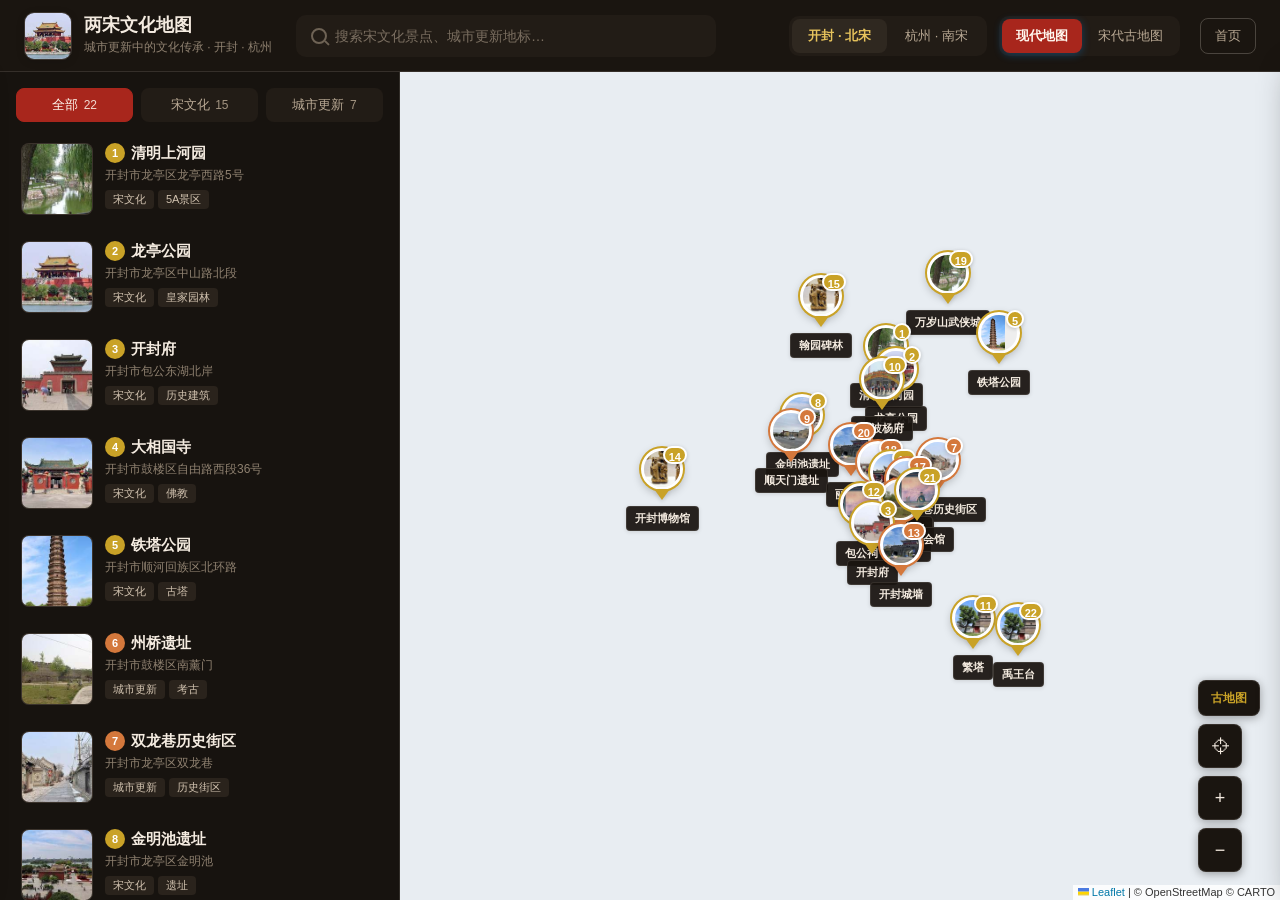
==== commit 1acfd20f: "Sync latest map.html and project updates to GitHub. EOF  Co-authored-by: Cursor <cursoragent@cursor." ====
--- a/map.html
+++ b/map.html
@@ -3,59 +3,59 @@
 <head>
   <meta charset="UTF-8">
   <meta name="viewport" content="width=device-width, initial-scale=1.0">
-  <title>鍦板浘鎺㈢储 路 涓ゅ畫鏂囧寲鍦板浘</title>
+  <title>地图探索 · 两宋文化地图</title>
   <link rel="stylesheet" href="vendor/leaflet/leaflet.css">
   <link rel="stylesheet" href="css/style.css">
 </head>
 <body class="page-map">
   <div id="app">
     <header class="site-header">
-      <a class="brand brand-link" href="index.html" title="杩斿洖棣栭〉">
-        <img class="brand-logo" src="image/thumbs/brand-logo.jpg" alt="涓ゅ畫鏂囧寲">
+      <a class="brand brand-link" href="index.html" title="返回首页">
+        <img class="brand-logo" src="image/thumbs/brand-logo.jpg" alt="两宋文化">
         <div class="brand-text">
-          <h1>涓ゅ畫鏂囧寲鍦板浘</h1>
-          <p>鍩庡競鏇存柊涓殑鏂囧寲浼犳壙 路 寮€灏?路 鏉窞</p>
+          <h1>两宋文化地图</h1>
+          <p>城市更新中的文化传承 · 开封 · 杭州</p>
         </div>
       </a>
 
       <div class="header-search">
         <div id="search-box" class="search-box">
           <span class="search-icon" aria-hidden="true"></span>
-          <input id="search-input" type="text" placeholder="鎼滅储瀹嬫枃鍖栨櫙鐐广€佸煄甯傛洿鏂板湴鏍団€? autocomplete="off">
-          <button id="search-clear" class="search-clear" type="button" title="娓呴櫎" hidden>脳</button>
+          <input id="search-input" type="text" placeholder="搜索宋文化景点、城市更新地标…" autocomplete="off">
+          <button id="search-clear" class="search-clear" type="button" title="清除" hidden>×</button>
         </div>
         <div id="search-dropdown" class="search-dropdown" hidden></div>
       </div>
 
       <div class="header-actions">
         <div class="city-tabs">
-          <button class="city-tab active" data-city="kaifeng">寮€灏?路 鍖楀畫</button>
-          <button class="city-tab" data-city="hangzhou">鏉窞 路 鍗楀畫</button>
+          <button class="city-tab active" data-city="kaifeng">开封 · 北宋</button>
+          <button class="city-tab" data-city="hangzhou">杭州 · 南宋</button>
         </div>
         <div id="map-mode-bar" class="map-mode-bar">
           <button class="mode-tab active" data-mode="modern">
-            <span>鐜颁唬鍦板浘</span>
+            <span>现代地图</span>
           </button>
           <button class="mode-tab" data-mode="ancient">
-            <span>瀹嬩唬鍙ゅ湴鍥?/span>
+            <span>宋代古地图</span>
           </button>
         </div>
-        <a class="header-home" href="index.html">棣栭〉</a>
+        <a class="header-home" href="index.html">首页</a>
       </div>
     </header>
 
     <div class="workspace">
       <aside class="sidebar">
         <div class="sidebar-filters">
-          <button class="chip active" data-filter="all">鍏ㄩ儴 <span class="count" id="count-all">14</span></button>
-          <button class="chip" data-filter="song">瀹嬫枃鍖?<span class="count" id="count-song">10</span></button>
-          <button class="chip" data-filter="renewal">鍩庡競鏇存柊 <span class="count" id="count-renewal">4</span></button>
+          <button class="chip active" data-filter="all">全部 <span class="count" id="count-all">14</span></button>
+          <button class="chip" data-filter="song">宋文化 <span class="count" id="count-song">10</span></button>
+          <button class="chip" data-filter="renewal">城市更新 <span class="count" id="count-renewal">4</span></button>
         </div>
 
         <div id="poi-list" class="poi-list"></div>
 
         <div id="bottom-sheet" class="preview-card">
-          <button id="sheet-close" class="sheet-close" title="鍏抽棴">脳</button>
+          <button id="sheet-close" class="sheet-close" title="关闭">×</button>
           <div class="sheet-content">
             <div class="sheet-header">
               <img id="sheet-thumb" class="sheet-thumb" src="" alt="">
@@ -70,8 +70,8 @@
             </div>
             <p id="sheet-intro" class="sheet-intro"></p>
             <div class="sheet-actions">
-              <button id="btn-guide" class="btn btn-primary">娓歌鏀荤暐</button>
-              <button id="btn-nav" class="btn btn-outline">瀹氫綅鍒版</button>
+              <button id="btn-guide" class="btn btn-primary">游览攻略</button>
+              <button id="btn-nav" class="btn btn-outline">定位到此</button>
             </div>
           </div>
         </div>
@@ -82,19 +82,19 @@
         <div id="ancient-map-container" class="ancient-map-container" aria-hidden="true"></div>
 
         <div class="map-controls">
-          <button id="btn-map-mode" class="ctrl-btn map-mode-btn" title="鍒囨崲鍦板浘">
-            <span id="mode-label" class="mode-label">鍙ゅ湴鍥?/span>
+          <button id="btn-map-mode" class="ctrl-btn map-mode-btn" title="切换地图">
+            <span id="mode-label" class="mode-label">古地图</span>
           </button>
-          <button id="btn-locate" class="ctrl-btn locate" title="鍥炲埌鍩庡競涓績">鈱?/button>
-          <button id="btn-zoom-in" class="ctrl-btn" title="鏀惧ぇ">+</button>
-          <button id="btn-zoom-out" class="ctrl-btn" title="缂╁皬">鈭?/button>
+          <button id="btn-locate" class="ctrl-btn locate" title="回到城市中心">⌖</button>
+          <button id="btn-zoom-in" class="ctrl-btn" title="放大">+</button>
+          <button id="btn-zoom-out" class="ctrl-btn" title="缩小">−</button>
         </div>
       </main>
     </div>
 
     <div id="detail-panel" class="detail-panel">
       <div class="detail-hero">
-        <button id="detail-back" class="detail-back" title="鍏抽棴">鈫?/button>
+        <button id="detail-back" class="detail-back" title="关闭">←</button>
         <img id="detail-hero-img" src="" alt="">
         <div class="detail-hero-overlay"></div>
         <div id="detail-hero-title" class="detail-hero-title"></div>
@@ -102,16 +102,16 @@
       <div class="detail-body">
         <div id="detail-meta" class="detail-meta"></div>
         <div class="detail-section">
-          <h3>鏅偣浠嬬粛</h3>
+          <h3>景点介绍</h3>
           <p id="detail-intro"></p>
         </div>
         <div class="detail-section">
-          <h3>娓歌鏀荤暐</h3>
+          <h3>游览攻略</h3>
           <p id="detail-guide"></p>
         </div>
         <div id="detail-renewal-section" class="detail-section">
           <div class="renewal-box">
-            <h4>鍩庡競鏇存柊</h4>
+            <h4>城市更新</h4>
             <p id="detail-renewal"></p>
           </div>
         </div>
@@ -120,8 +120,8 @@
 
     <div id="search-panel" class="search-panel">
       <div class="search-panel-header">
-        <input id="search-panel-input" type="text" placeholder="鎼滅储鏅偣鍚嶇О銆佹爣绛锯€?>
-        <button id="search-cancel">鍏抽棴</button>
+        <input id="search-panel-input" type="text" placeholder="搜索景点名称、标签…">
+        <button id="search-cancel">关闭</button>
       </div>
       <div id="search-results" class="search-results"></div>
     </div>
@@ -134,4 +134,3 @@
   <script src="js/app.js"></script>
 </body>
 </html>
-
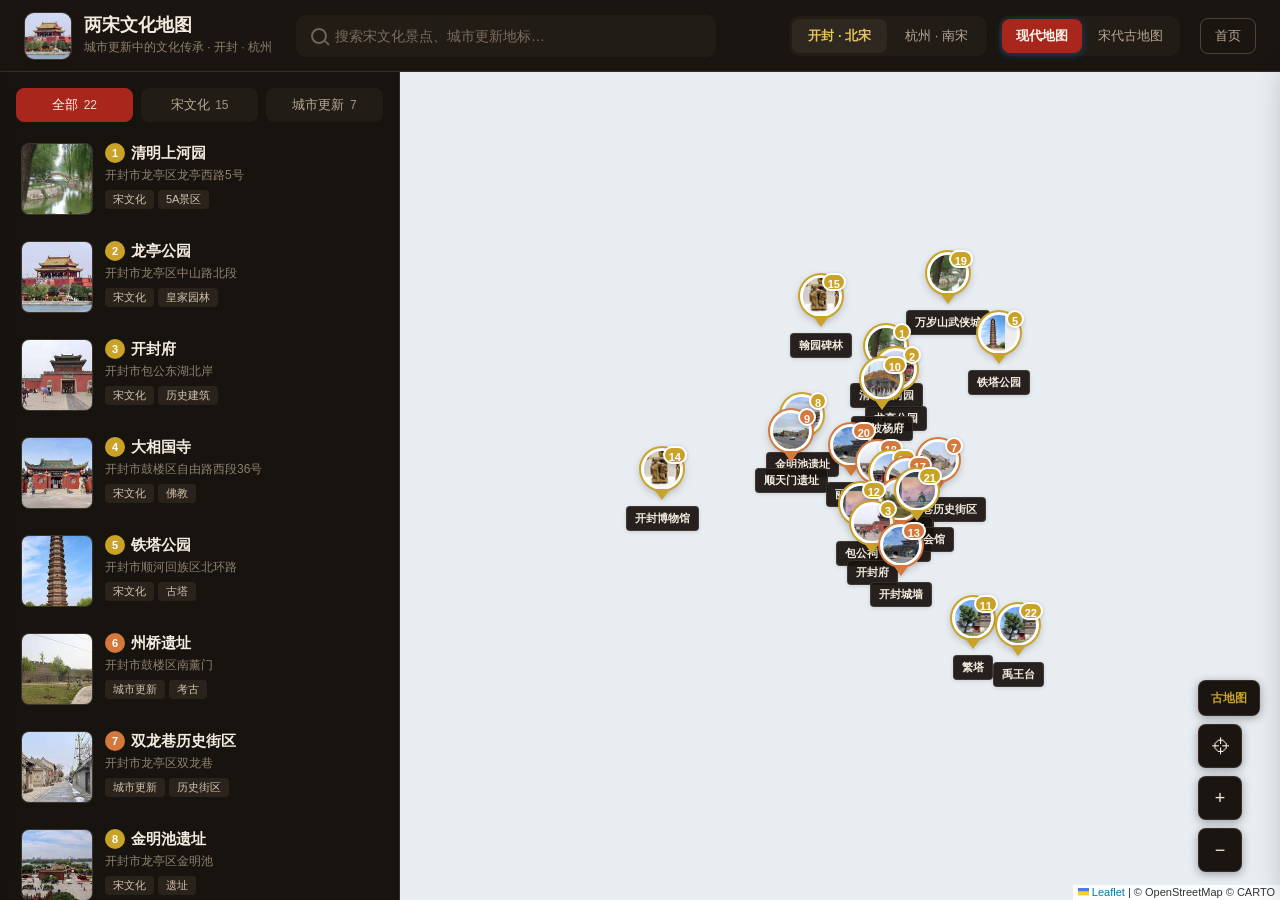
==== commit 49218ba7: "Improve load speed, WeChat tip, dark map tiles, and richer POI copy. EOF  Co-authored-by: Cursor <cu" ====
--- a/map.html
+++ b/map.html
@@ -105,9 +105,17 @@
           <h3>景点介绍</h3>
           <p id="detail-intro"></p>
         </div>
+        <div class="detail-section" id="detail-culture-section">
+          <h3>文化解读</h3>
+          <p id="detail-culture"></p>
+        </div>
         <div class="detail-section">
           <h3>游览攻略</h3>
           <p id="detail-guide"></p>
+        </div>
+        <div class="detail-section" id="detail-travel-section">
+          <h3>出行提示</h3>
+          <p id="detail-travel"></p>
         </div>
         <div id="detail-renewal-section" class="detail-section">
           <div class="renewal-box">
@@ -130,6 +138,7 @@
   <script src="vendor/leaflet/leaflet.js"></script>
   <script src="js/config.js"></script>
   <script src="js/data.js"></script>
+  <script src="js/poi-extra.js"></script>
   <script src="js/ancient-maps.js"></script>
   <script src="js/app.js"></script>
 </body>
--- a/css/style.css
+++ b/css/style.css
@@ -707,10 +707,20 @@
   position: absolute;
   right: 20px;
   bottom: 28px;
-  z-index: 100;
+  z-index: 120;
   display: flex;
   flex-direction: column;
   gap: 8px;
+}
+body.page-map.ancient-theme .map-controls .ctrl-btn {
+  background: rgba(26, 21, 16, 0.94);
+  color: #f4ebe0;
+  border: 1px solid rgba(244, 235, 224, 0.28);
+  box-shadow: 0 4px 16px rgba(0, 0, 0, 0.4);
+}
+body.page-map.ancient-theme .map-controls .ctrl-btn:hover {
+  background: #2f2820;
+  color: #e6c35c;
 }
 .ctrl-btn {
   width: 44px;
@@ -1016,7 +1026,7 @@
   position: absolute;
   inset: 0;
   z-index: 2;
-  background: #c4a574;
+  background: #1a1510;
   overflow: hidden;
 }
 .ancient-map-container.active { display: block; }
@@ -1033,20 +1043,25 @@
 .ancient-viewport:active { cursor: grabbing; }
 .ancient-inner {
   position: relative;
-  width: min(920px, 86%);
-  height: auto;
+  /* 按高度铺满，宽度随比例，去掉 920px 上限减少两侧空白 */
+  width: auto;
+  height: 96%;
+  max-width: 98%;
   transform-origin: center center;
   will-change: transform;
 }
 .ancient-img-wrap {
   position: relative;
-  width: 100%;
+  display: inline-block;
+  height: 100%;
+  width: auto;
+  max-width: 100%;
   line-height: 0;
-  border-radius: 2px;
+  border-radius: 0;
   overflow: visible;
-  box-shadow: 0 8px 40px rgba(60, 40, 20, 0.35);
-  border: 4px solid #e8d9b8;
-  background: #d4c4a0;
+  box-shadow: 0 4px 28px rgba(0, 0, 0, 0.45);
+  border: 1px solid rgba(244, 235, 224, 0.18);
+  background: #2a231c;
 }
 .ancient-pins-layer {
   position: absolute;
@@ -1058,12 +1073,12 @@
   z-index: 10;
 }
 .ancient-map-img {
-  width: 100%;
-  height: auto;
   display: block;
-  max-height: none;
+  height: 100%;
+  width: auto;
+  max-width: 100%;
   object-fit: contain;
-  background: #d4c4a0;
+  background: #2a231c;
   user-select: none;
   -webkit-user-drag: none;
 }
@@ -1364,3 +1379,53 @@
 body.page-map .idx { background: #c9a227; }
 body.page-map .idx.renewal { background: #d4783c; }
 
+/* 现代地图浅色瓦片压暗，减少与首页跳转反差 */
+body.page-map #map-container.tiles-dimmed .leaflet-tile-pane {
+  filter: brightness(0.72) saturate(0.8) contrast(1.05);
+}
+body.page-map #map-container.tiles-dimmed .leaflet-container {
+  background: #1c1712;
+}
+
+/* 微信提示 */
+.wechat-tip {
+  position: fixed;
+  inset: 0;
+  z-index: 10000;
+  background: rgba(10, 7, 5, 0.72);
+  display: flex;
+  align-items: center;
+  justify-content: center;
+  padding: 24px;
+}
+.wechat-tip-card {
+  width: min(420px, 100%);
+  background: #1a1510;
+  border: 1px solid rgba(244, 235, 224, 0.18);
+  color: #f4ebe0;
+  padding: 28px 24px;
+  text-align: center;
+  box-shadow: 0 16px 40px rgba(0, 0, 0, 0.45);
+}
+.wechat-tip-title {
+  font-size: 18px;
+  letter-spacing: 0.12em;
+  margin-bottom: 12px;
+}
+.wechat-tip-text {
+  font-size: 14px;
+  line-height: 1.7;
+  color: rgba(244, 235, 224, 0.78);
+  margin-bottom: 20px;
+}
+.wechat-tip-btn {
+  appearance: none;
+  border: 1px solid rgba(244, 235, 224, 0.4);
+  background: #a8261c;
+  color: #fff8ef;
+  padding: 10px 22px;
+  font-size: 14px;
+  letter-spacing: 0.16em;
+  cursor: pointer;
+}
+
